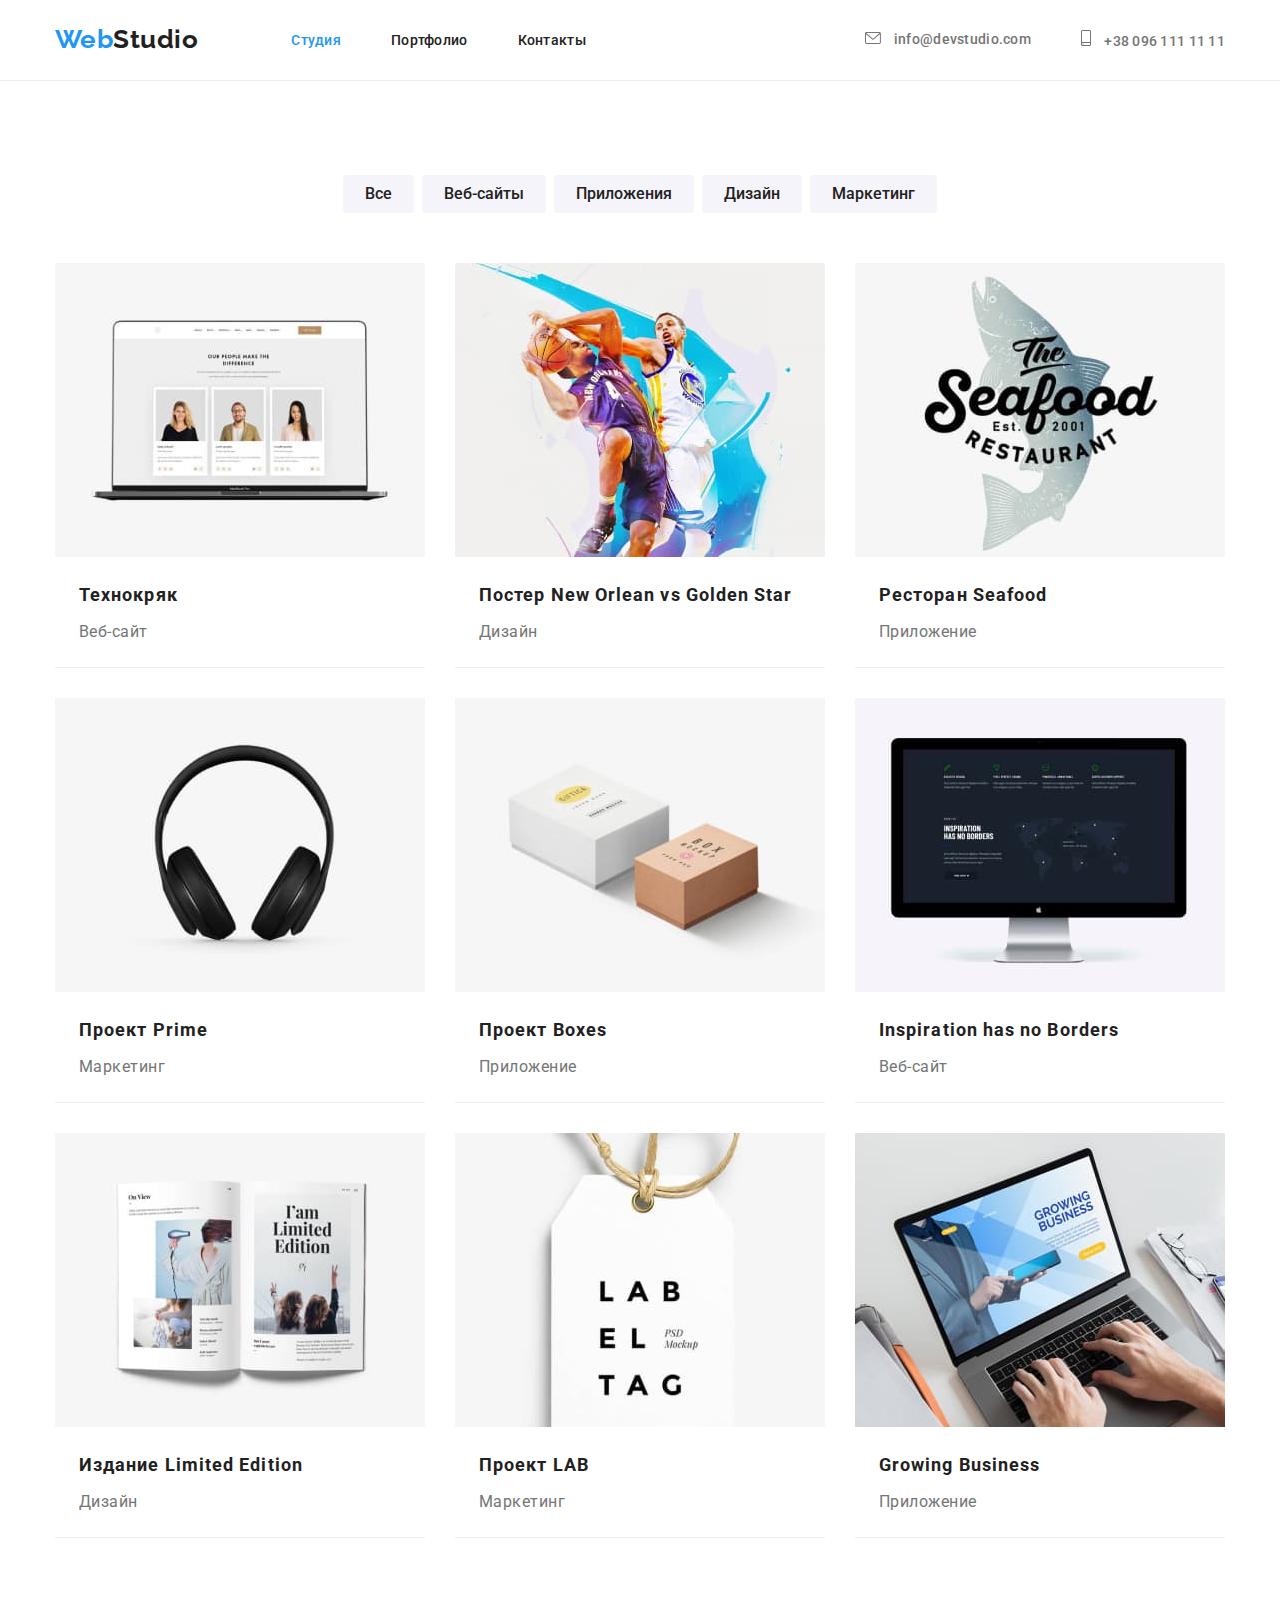
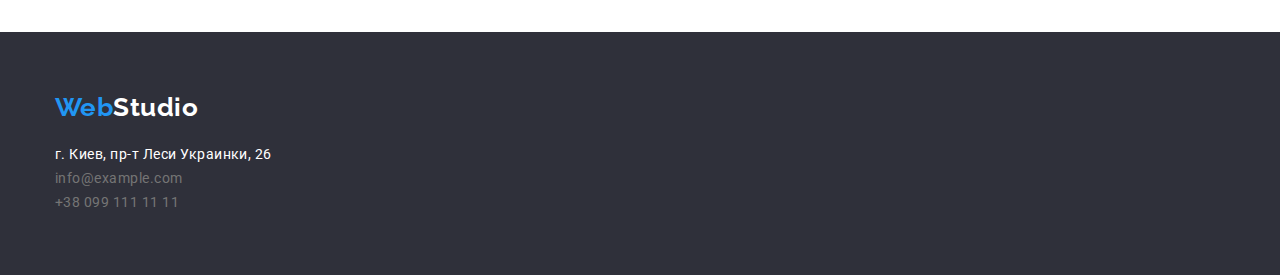
==== portfolio.html @ 0385b1ef "Homework 4" ====
<!DOCTYPE html>
<html lang="ru">
  <head>
    <meta charset="UTF-8" />
    <meta http-equiv="X-UA-Compatible" content="IE=edge" />
    <meta name="viewport" content="width=device-width, initial-scale=1.0" />
    <title>Портфолио</title>
    <link rel="preconnect" href="https://fonts.googleapis.com" />
    <link rel="preconnect" href="https://fonts.gstatic.com" crossorigin />
    <link
      href="https://fonts.googleapis.com/css2?family=Raleway:wght@700&family=Roboto:wght@400;500;700;900&display=swap"
      rel="stylesheet"
    />
    <link
      rel="stylesheet"
      href="https://cdn.jsdelivr.net/npm/modern-normalize@1.1.0/modern-normalize.min.css"
    />
    <link rel="stylesheet" href="./css/styles.css" />
  </head>

  <body class="page">
    <!-- Шапка -->
    <header class="page-header">
      <div class="container header-content">
        <a lang="en" href="./index.html" class="logo"
          >Web<span class="logo-header">Studio</span></a
        >
        <nav class="main-nav">
          <ul class="site-nav">
            <li class="item">
              <a href="./index.html" class="link current">Студия</a>
            </li>
            <li class="item">
              <a href="./portfolio.html" class="link">Портфолио</a>
            </li>
            <li class="item"><a href="" class="link">Контакты</a></li>
          </ul>
        </nav>
        <ul class="contacts list">
          <li class="item">
            <a href="mailto:info@devstudio.com" class="contacts-header">
              <svg class="contacts-header-svg" width="16" height="12">
                <use
                  href="./images/svg/symbol-defs.svg#icon-envelope-hover-1"
                ></use>
              </svg>
              info@devstudio.com</a
            >
          </li>
          <li class="item contacts-link">
            <a href="tel:+380961111111" class="contacts-header">
              <svg class="contacts-header-svg" width="10" height="16">
                <use href="images/svg/symbol-defs.svg#icon-smartphone-1"></use>
              </svg>
              +38 096 111 11 11</a
            >
          </li>
        </ul>
      </div>
    </header>
    <main>
      <section class="section">
        <div class="container">
          <h1 class="section-title visually-hidden">Наши проекты</h1>
          <ul class="button-filter">
            <li class="button-filter-item">
              <button type="button" class="button secondary">Все</button>
            </li>
            <li class="button-filter-item">
              <button type="button" class="button secondary">Веб-сайты</button>
            </li>
            <li class="button-filter-item">
              <button type="button" class="button secondary">Приложения</button>
            </li>
            <li class="button-filter-item">
              <button type="button" class="button secondary">Дизайн</button>
            </li>
            <li class="button-filter-item">
              <button type="button" class="button secondary">Маркетинг</button>
            </li>
          </ul>
          <ul class="section-list">
            <li class="section-item">
              <a href="" class="section-link">
                <img
                  class="card-image"
                  src="./images/jpeg/img0.jpg"
                  alt="Ноутбук"
                  width="370"
                />
                <div class="container-description">
                  <h2 class="section-link-title">Технокряк</h2>
                  <p class="description-meaning">Веб-сайт</p>
                </div>
              </a>
            </li>
            <li class="section-item">
              <a href="" class="section-link">
                <img
                  class="card-image"
                  src="./images/jpeg/img1.jpg"
                  alt="Постер баскетбол"
                  width="370"
                />
                <div class="container-description">
                  <h2 class="section-link-title">
                    Постер New Orlean vs Golden Star
                  </h2>
                  <p class="description-meaning">Дизайн</p>
                </div>
              </a>
            </li>
            <li class="section-item">
              <a href="" class="section-link">
                <img
                  class="card-image"
                  src="./images/jpeg/img2.jpg"
                  alt="Логотип ресторана"
                  width="370"
                />
                <div class="container-description">
                  <h2 class="section-link-title">Ресторан Seafood</h2>
                  <p class="description-meaning">Приложение</p>
                </div>
              </a>
            </li>
            <li class="section-item">
              <a href="" class="section-link">
                <img
                  class="card-image"
                  src="./images/jpeg/img3.jpg"
                  alt="Наушники"
                  width="370"
                />
                <div class="container-description">
                  <h2 class="section-link-title">Проект Prime</h2>
                  <p class="description-meaning">Маркетинг</p>
                </div>
              </a>
            </li>
            <li class="section-item">
              <a href="" class="section-link">
                <img
                  class="card-image"
                  src="./images/jpeg/img4.jpg"
                  alt="Коробки"
                  width="370"
                />
                <div class="container-description">
                  <h2 class="section-link-title">Проект Boxes</h2>
                  <p class="description-meaning">Приложение</p>
                </div>
              </a>
            </li>
            <li class="section-item">
              <a href="" class="section-link">
                <img
                  class="card-image"
                  src="./images/jpeg/img5.jpg"
                  alt="Компьютер"
                  width="370"
                />
                <div class="container-description">
                  <h2 lang="en" class="section-link-title">
                    Inspiration has no Borders
                  </h2>
                  <p class="description-meaning">Веб-сайт</p>
                </div>
              </a>
            </li>
            <li class="section-item">
              <a href="" class="section-link">
                <img
                  class="card-image"
                  src="./images/jpeg/img6.jpg"
                  alt="Журнал"
                  width="370"
                />
                <div class="container-description">
                  <h2 class="section-link-title">Издание Limited Edition</h2>
                  <p class="description-meaning">Дизайн</p>
                </div>
              </a>
            </li>
            <li class="section-item">
              <a href="" class="section-link">
                <img
                  class="card-image"
                  src="./images/jpeg/img7.jpg"
                  alt="Табличка"
                  width="370"
                />
                <div class="container-description">
                  <h2 class="section-link-title">Проект LAB</h2>
                  <p class="description-meaning">Маркетинг</p>
                </div>
              </a>
            </li>
            <li class="section-item">
              <a href="" class="section-link">
                <img
                  class="card-image"
                  src="./images/jpeg/img8.jpg"
                  alt="Ноутбук"
                />
                <div class="container-description">
                  <h2 lang="en" class="section-link-title">Growing Business</h2>
                  <p class="description-meaning">Приложение</p>
                </div>
              </a>
            </li>
          </ul>
        </div>
      </section>
    </main>
    <footer class="page-footer">
      <div class="container">
        <a lang="en" href="./index.html" class="logo"
          >Web<span class="logo-footer-item">Studio</span></a
        >
        <address>
          <ul class="contacts">
            <li>
              <a href="" class="contacts-footer"
                ><span class="contacts-adress"
                  >г. Киев, пр-т Леси Украинки, 26</span
                ></a
              >
            </li>
            <li>
              <a href="mailto:info@example.com" class="contacts-footer"
                >info@example.com</a
              >
            </li>
            <li>
              <a href="tel:+380991111111" class="contacts-footer"
                >+38 099 111 11 11</a
              >
            </li>
          </ul>
        </address>
      </div>
    </footer>
  </body>
</html>
---- css/styles.css ----
/* цвет основного текста #212121 */
/* цвет вторичного текста #757575 */
/* акцент #2196F3 */
/* белый #FFFFFF */
/* цвет фона основной #E5E5E5 */
/* цвет фона вторичный #FFFFFF #2F303A */

:root {
  /* Цвет текста */
  --primary-text-color: #212121;
  --secondary-text-color: #757575;
  --acent-color: #2196f3;
  --primary-white-color: #ffffff;
  /* Цвет фона */
  --primary-bg-color: #e5e5e5;
  --secondary-bg-color: #2f303a;
  --additional-bg-color: #f5f4fa;
  --gradient-color: rgba(47, 48, 58, 0.4);
  /* Цвет кнопок */
  --button-bg-color: #f5f4fa;
  --primary-btn-color: #212121;
  --btn-white-color: #ffffff;
  --btn-acent-color: #2196f3;
  /* Текст */
  --main-font: Roboto, sans-serif;
  --logo-font: Raleway, sans-serif;
  /* цвет иконок */
  --icon-color: #afb1b8;
  --acession-bg-color: rgba(255, 255, 255, 0.1);
}
*,
*::before,
*::after {
  box-sizing: border-box;
}
body {
  color: var(--primary-text-color);
  font-family: var(--main-font);
  letter-spacing: 0.03em;
}
/* Утилиты */
ul {
  list-style: none;
  margin: 0;
  padding: 0;
}
h1,
h2,
h3,
h4,
h5,
h6,
p {
  margin-top: 0;
}
img {
  display: block;
  max-width: 100%;
}
.container {
  width: 1200px;
  padding: 0 15px;
  margin: 0 auto;
  /* outline: 1px solid red; */
}
.visually-hidden {
  position: fixed;
  transform: scale(0);
}
.section {
  padding-top: 94px;
  padding-bottom: 94px;
}
/* Header */
.header-content {
  display: flex;
  align-items: center;
}
.page-header {
  background-color: var(--primary-white-color);
  border-bottom: 1px solid #ececec;
}

.main-nav {
  display: flex;
}

.logo {
  color: var(--acent-color);
  font-family: var(--logo-font);
  font-weight: bold;
  font-size: 26px;
  line-height: 1.2;
  text-decoration: none;
}
.logo:hover,
.logo:focus {
  color: var(--acent-color);
}
.logo-header {
  color: var(--primary-text-color);
}
/* Navigation */
.site-nav {
  display: flex;
  margin-left: 93px;
}
.site-nav .item {
  margin-right: 50px;
  padding: 32px 0;
}
.site-nav .item:last-child {
  margin-right: 0;
}
.site-nav .link {
  display: block;

  color: var(--primary-text-color);
  font-weight: 500;
  font-size: 14px;
  line-height: 1.15;
  letter-spacing: 0.02em;
  text-decoration: none;
}
.site-nav .link:hover,
.site-nav .link:focus {
  color: var(--acent-color);
}
.site-nav .link.current {
  color: var(--acent-color);
}
/* Сontacts */
.contacts.list {
  display: flex;
  margin-left: auto;
}
.contacts .item + .item {
  margin-left: 50px;
}
.contacts a {
  color: var(--secondary-text-color);
  text-decoration: none;
}
.contacts a:hover,
.contacts a:focus {
  color: var(--acent-color);
  fill: var(--acent-color);
}
.contacts-header {
  font-weight: 500;
  font-size: 14px;
  line-height: 1.15;
  letter-spacing: 0.02em;
}
.contacts-header-svg {
  margin-right: 10px;
  fill: var(--secondary-text-color);
}
.contacts-header-svg:hover,
.contacts-header-svg:focus {
  fill: var(--acent-color);
}

/* Hero */
.hero {
  padding: 200px 0;
  background-color: var(--secondary-bg-color);
  text-align: center;
  width: 1600px;
  margin-left: auto;
  margin-right: auto;
  background-image: linear-gradient(
      var(--gradient-color),
      var(--gradient-color)
    ),
    url(../images/jpeg/Imgbg\(1\).jpg);
  background-repeat: no-repeat;
  background-position: center;
}

.hero-title {
  margin-bottom: 30px;
  color: var(--primary-white-color);
  font-weight: 900;
  font-size: 44px;
  line-height: 1.36;
  text-align: center;
  letter-spacing: 0.06em;
  text-transform: uppercase;
}
/* What we do */
.section-features {
  padding-bottom: 0;
}
.features-list {
  display: flex;
}
.features-icon {
  display: block;
  padding: 25px 102px;
  margin-bottom: 30px;
  background-color: var(--additional-bg-color);
  border-radius: 4px;
}
.features-icon-image {
  width: 70px;
  height: 70px;
}
.features-list-item {
  width: 270px;
  margin-right: 30px;
  margin-bottom: 0;
}

.features-list-item:nth-child(4n) {
  margin-right: 0;
}

.section-title {
  margin-bottom: 50px;
  color: var(--primary-text-color);
  font-weight: bold;
  font-size: 36px;
  line-height: 1.17;
  text-align: center;
}
.features-title {
  margin-bottom: 10px;
  color: var(--primary-text-color);
  font-weight: bold;
  font-size: 14px;
  line-height: 1.14;
  text-transform: uppercase;
}
.features-description {
  margin-bottom: 0;
  line-height: 2;
  font-size: 14px;
  color: var(--secondary-text-color);
}
/* Images */
.images-list {
  display: flex;
}
.images-list-item {
  margin-right: 30px;
}
.images-list-item:nth-child(3n) {
  margin-right: 0;
}
/* Team */
.section-workers {
  background-color: var(--additional-bg-color);
}
.team-list {
  display: flex;
}

.team-list-item {
  width: 270px;
  margin-right: 30px;
  background-color: var(--primary-white-color);
  text-align: center;
}

.team-list-item:nth-child(4n) {
  margin-right: 0;
}
.team-item {
  padding-top: 30px;
  padding-bottom: 30px;
  box-shadow: 0px 1px 3px rgba(0, 0, 0, 0.12), 0px 1px 1px rgba(0, 0, 0, 0.14),
    0px 2px 1px rgba(0, 0, 0, 0.2);
  border-radius: 0px 0px 4px 4px;
}

.team-title {
  margin-bottom: 10px;

  color: var(--primary-text-color);
  font-weight: 500;
  font-size: 16px;
  line-height: 1.19;
}
.team-description {
  margin: 16px;
  color: var(--secondary-text-color);
  font-size: 16px;
  line-height: 1.19;
}
.socials-list {
  display: flex;
  justify-content: center;
}
.socials-item:not(:last-child) {
  margin-right: 10px;
}
.socials-link {
  width: 44px;
  height: 44px;
  display: flex;
  justify-content: center;
  align-items: center;
  border-radius: 50%;
}
.socials-link:hover,
.socials-link:focus {
  background-color: var(--acent-color);
}
.socials-description {
  fill: var(--icon-color);
}
.socials-link:hover .socials-description,
.socials-link:focus .socials-description {
  fill: var(--primary-white-color);
}
/* Секция клиенты */
.clients-list {
  display: flex;
}

.clients-item {
  display: flex;
  justify-content: center;
  align-items: center;

  width: 170px;
  height: 92px;
  margin-right: 30px;

  fill: var(--icon-color);
  border: 1px solid var(--icon-color);
  border-radius: 4px;
}

.clients-item:nth-child(6n) {
  margin-right: 0;
}

.clients-item:hover,
.clients-item:focus {
  border-color: var(--acent-color);
  cursor: pointer;
}

.clients-item:hover .clients-item-logo,
.clients-item:focus .clients-item-logo {
  fill: var(--acent-color);
}

.clients-item-logo {
  width: 106px;
  height: 60px;
}

/* Footer */
.page-footer {
  background-color: var(--secondary-bg-color);
  padding: 60px 0;
}
.footer-container {
  display: flex;
  align-items: baseline;
}
.acession-list {
  display: flex;
}

.footer-accession {
  margin-bottom: 20px;
  font-weight: 700;
  text-transform: uppercase;
  color: var(--primary-white-color);
  line-height: 1.17;
}

.footer-socials {
  margin-left: 70px;
}
.footer-accession-link {
  width: 44px;
  height: 44px;
  display: flex;
  justify-content: center;
  align-items: center;

  background-color: var(--acession-bg-color);
  border-radius: 50%;
}

.footer-accession-link:hover,
.footer-accession-link:focus {
  background-color: var(--acent-color);
}

.acession-list-icon {
  width: 20px;
  height: 20px;
  fill: var(--primary-white-color);
}

.acession-list-item {
  margin-right: 10px;
}
.acession-list-item:nth-child(4n) {
  margin-right: 0;
}

.page-footer .logo {
  margin-bottom: 20px;
  display: block;
}
.logo-footer-item {
  color: var(--primary-white-color);
}
.contacts-adress {
  color: var(--primary-white-color);
}
.contacts-footer {
  display: block;
  color: rgba(255, 255, 255, 0.6);
  font-style: normal;
  font-size: 14px;
  line-height: 1.71;
}

.contacts-footer-item {
  margin-bottom: 9px;
}
.contacts-footer-item:last-child {
  margin-bottom: 0px;
}
/* Button */

.button {
  border: 1px solid transparent;
  color: var(--primary-btn-color);
  background-color: var(--button-bg-color);
  font-family: inherit;
  cursor: pointer;
  font-size: 16px;
  text-decoration: none;
  border: none;
}
.button.primary {
  border-radius: 4px;
  padding: 10px 32px;

  color: var(--btn-white-color);
  background-color: var(--btn-acent-color);
  font-weight: bold;
  line-height: 1.89;
  text-align: center;
  letter-spacing: 0.06em;
}

.button.secondary {
  border-radius: 4px;
  padding: 6px 22px;

  font-weight: 500;
  line-height: 1.62;
  letter-spacing: 0, 03em;
}
.button.secondary:hover,
.button.secondary:focus {
  color: var(--btn-white-color);
  background-color: var(--btn-acent-color);
  box-shadow: 0px 3px 1px rgba(0, 0, 0, 0.1), 0px 1px 2px rgba(0, 0, 0, 0.08),
    0px 2px 2px rgba(0, 0, 0, 0.12);
}

.button-filter {
  display: flex;
  justify-content: center;

  margin-bottom: 50px;
}
.button-filter-item {
  margin-right: 8px;
}

.button-filter-item:nth-child(5n) {
  margin-right: 0;
}

/* Portfolio main*/
.section-list {
  display: flex;
  flex-wrap: wrap;
}
.section-item {
  width: calc((100% - 60px) / 3);
  margin-right: 30px;
  margin-bottom: 30px;
  border-bottom: 1px solid #eeeeee;
}
.section-item:nth-child(3n) {
  margin-right: 0;
}
.section-item:nth-last-child(-n + 3) {
  margin-bottom: 0;
}
.section-item:hover,
.section-item:focus {
  box-shadow: 0px 1px 1px rgba(0, 0, 0, 0.12), 0px 4px 4px rgba(0, 0, 0, 0.06),
    1px 4px 6px rgba(0, 0, 0, 0.16);
}
.section-link {
  text-decoration: none;
}
.section-link-title {
  margin-bottom: 4px;
  color: var(--primary-text-color);
  font-weight: 700;
  font-size: 18px;
  line-height: 36px;
  letter-spacing: 0.06em;
}

.container-description {
  padding: 20px 24px 20px 24px;
  background: var(--primary-white-color);
}
.description-meaning {
  margin-bottom: 0px;
  color: var(--secondary-text-color);
  font-size: 16px;
  line-height: 1.87;
}
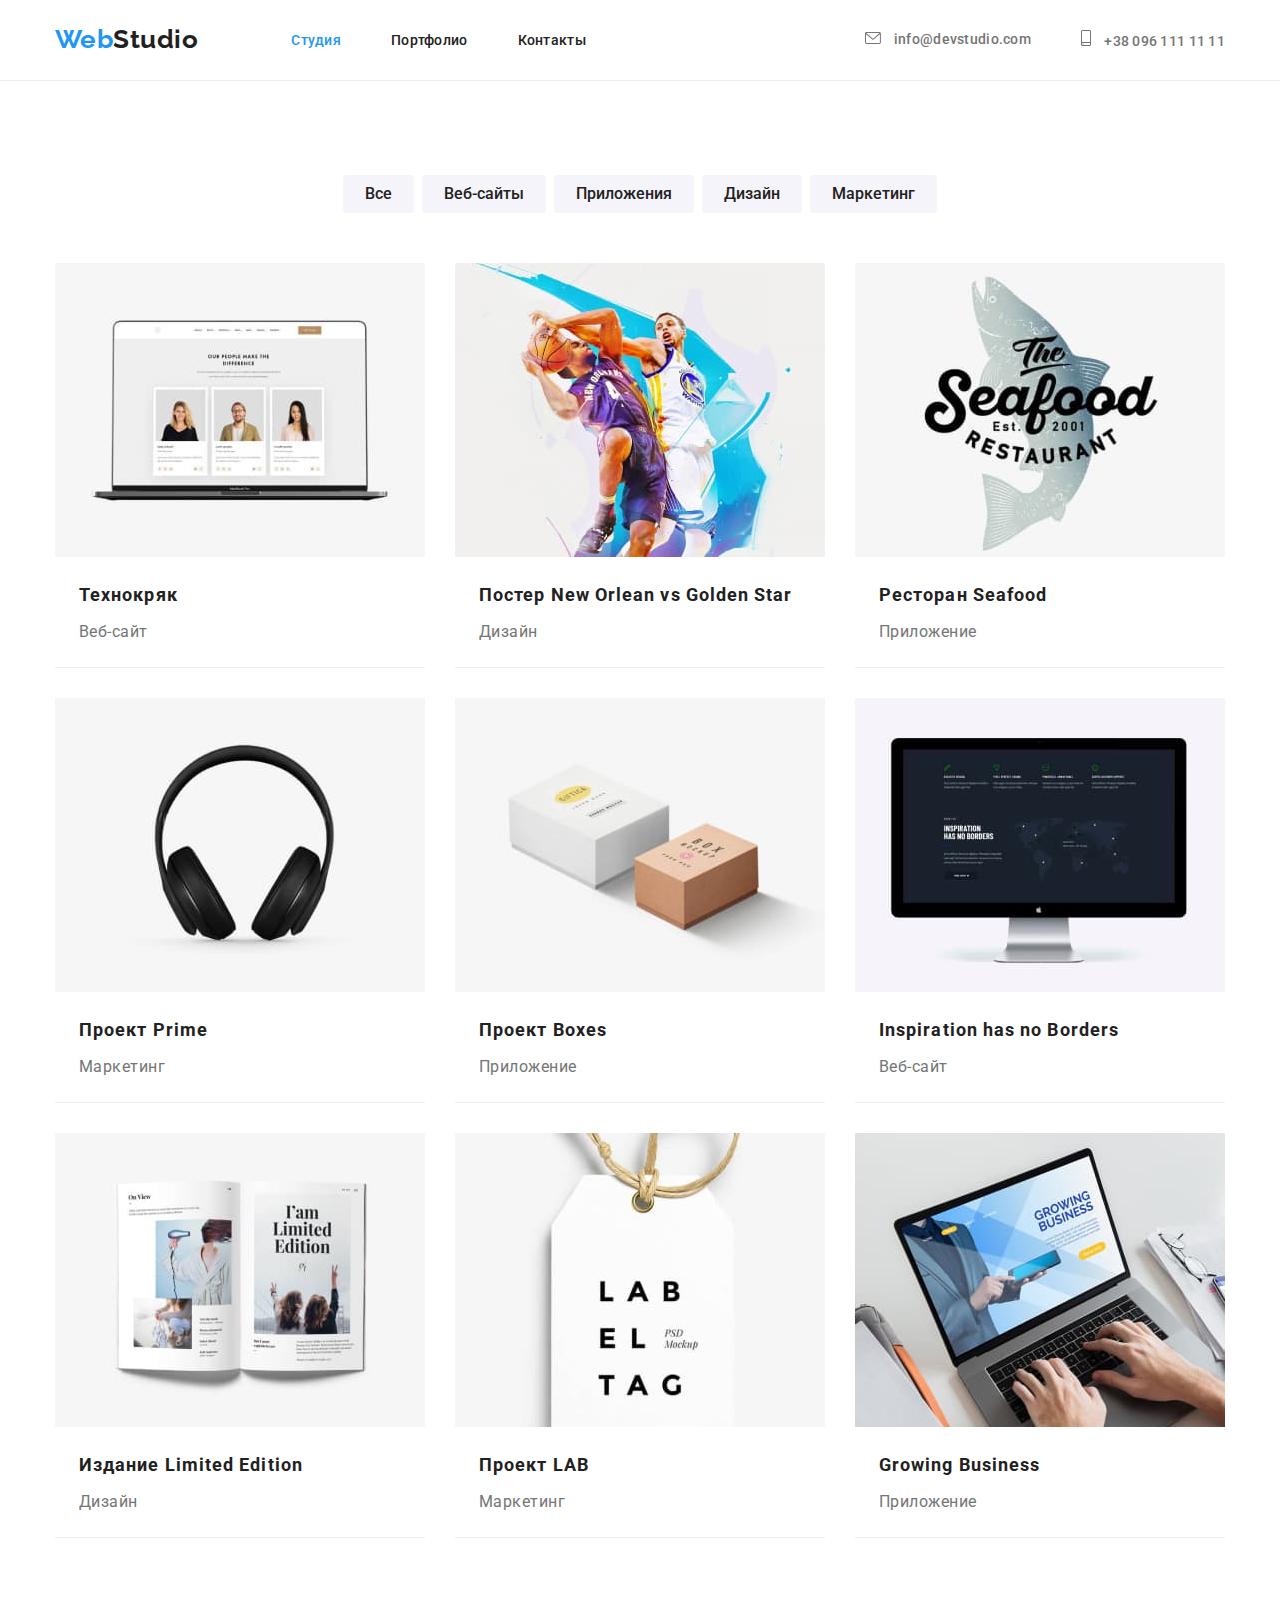
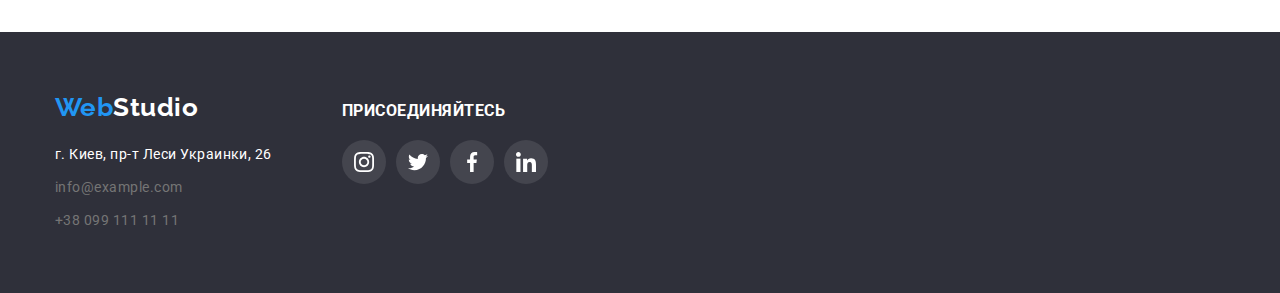
==== commit c1710c49: "finish h/w3" ====
--- a/portfolio.html
+++ b/portfolio.html
@@ -214,31 +214,66 @@
       </section>
     </main>
     <footer class="page-footer">
-      <div class="container">
-        <a lang="en" href="./index.html" class="logo"
-          >Web<span class="logo-footer-item">Studio</span></a
-        >
-        <address>
-          <ul class="contacts">
-            <li>
-              <a href="" class="contacts-footer"
-                ><span class="contacts-adress"
-                  >г. Киев, пр-т Леси Украинки, 26</span
-                ></a
-              >
-            </li>
-            <li>
-              <a href="mailto:info@example.com" class="contacts-footer"
-                >info@example.com</a
-              >
-            </li>
-            <li>
-              <a href="tel:+380991111111" class="contacts-footer"
-                >+38 099 111 11 11</a
-              >
-            </li>
-          </ul>
-        </address>
+      <div class="container footer-container">
+        <div class="footer-adress">
+          <a lang="en" href="./index.html" class="logo"
+            >Web<span class="logo-footer-item">Studio</span></a
+          >
+          <address>
+            <ul class="contacts">
+              <li class="contacts-footer-item">
+                <a href="" class="contacts-footer">
+                  <span class="contacts-adress"
+                    >г. Киев, пр-т Леси Украинки, 26</span
+                  >
+                </a>
+              </li>
+              <li class="contacts-footer-item">
+                <a href="mailto:info@example.com" class="contacts-footer"
+                  >info@example.com</a
+                >
+              </li>
+              <li class="contacts-footer-item">
+                <a href="tel:+380991111111" class="contacts-footer"
+                  >+38 099 111 11 11</a
+                >
+              </li>
+            </ul>
+          </address>
+        </div>
+        <div class="footer-socials">
+          <p class="footer-accession">присоединяйтесь</p>
+          <ul class="acession-list">
+            <li class="acession-list-item">
+              <a class="footer-accession-link" href="">
+                <svg class="acession-list-icon">
+                  <use href="images/svg/symbol-defs.svg#icon-instagram-2"></use>
+                </svg>
+              </a>
+            </li>
+            <li class="acession-list-item">
+              <a class="footer-accession-link" href="">
+                <svg class="acession-list-icon">
+                  <use href="images/svg/symbol-defs.svg#icon-twitter-1"></use>
+                </svg>
+              </a>
+            </li>
+            <li class="acession-list-item">
+              <a class="footer-accession-link" href="">
+                <svg class="acession-list-icon">
+                  <use href="images/svg/symbol-defs.svg#icon-facebook-1"></use>
+                </svg>
+              </a>
+            </li>
+            <li class="acession-list-item">
+              <a class="footer-accession-link" href="">
+                <svg class="acession-list-icon">
+                  <use href="images/svg/symbol-defs.svg#icon-linkedin-1"></use>
+                </svg>
+              </a>
+            </li>
+          </ul>
+        </div>
       </div>
     </footer>
   </body>
